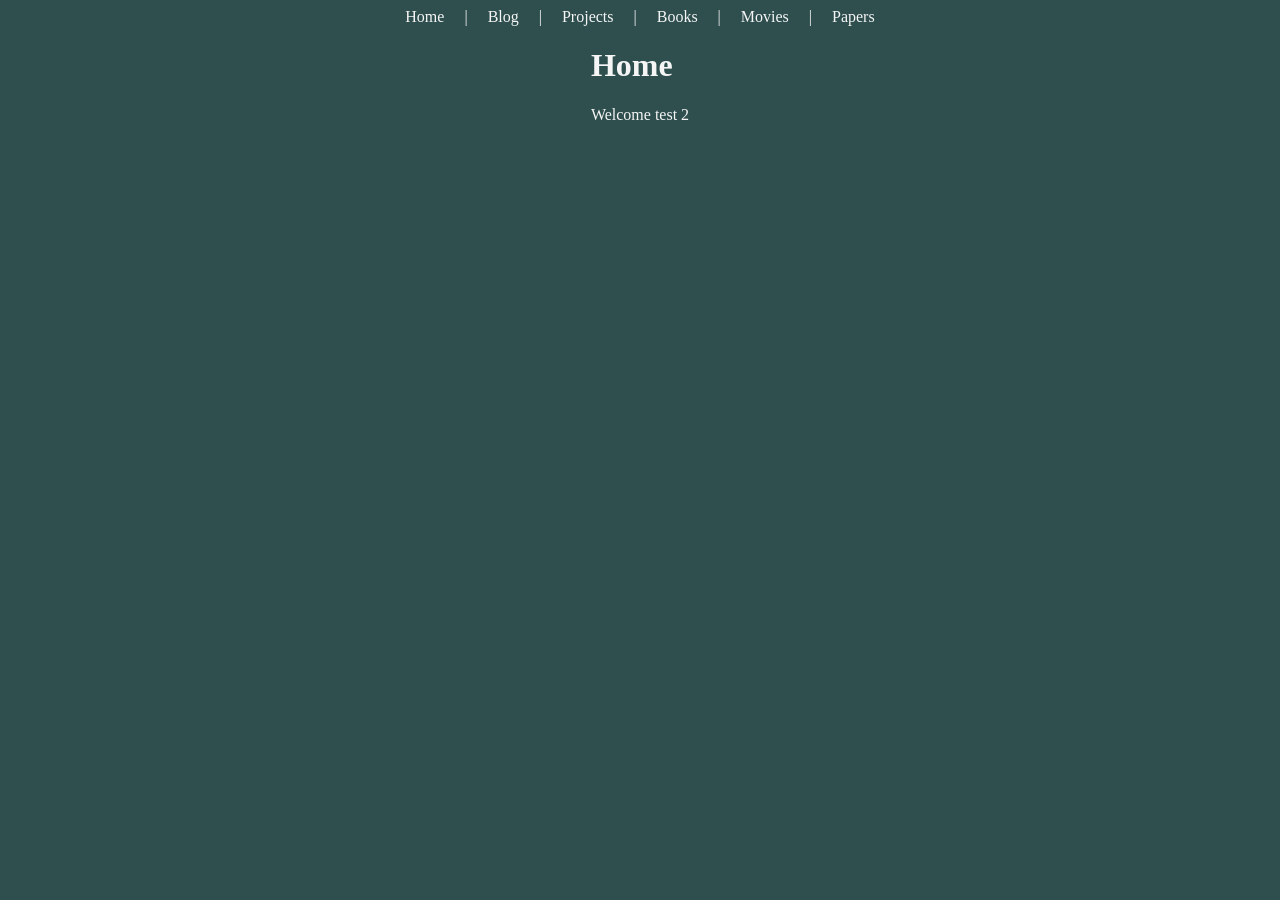
==== index.html @ 9469c9a6 "Set up user site on GH Pages" ====
<!DOCTYPE html>
<html>
<head>
	<title>Ben</title>
	<link rel="stylesheet" href="styles.css">
</head>
<body>
	<div id="app"></div>
	<script src="main.js"></script>
	<script>Elm.Main.init({ node: document.getElementById("app") });</script>
</body>
</html>
---- styles.css ----
html, body {
	color: whitesmoke;
	background-color: darkslategray;
	overflow: auto;
	scrollbar-width: none;
}

html::-webkit-scrollbar, body::-webkit-scrollbar {
	display: none;
}

.application {
	display: flex;
	justify-content: center;
	align-items: center;
	flex-direction: column;
	overflow: auto;
	scrollbar-width: none;
}

.application::-webkit-scrollbar {
	display: none;
}

.navigation {
}

.nav-item {
	padding: 1rem;
	cursor: pointer;
}
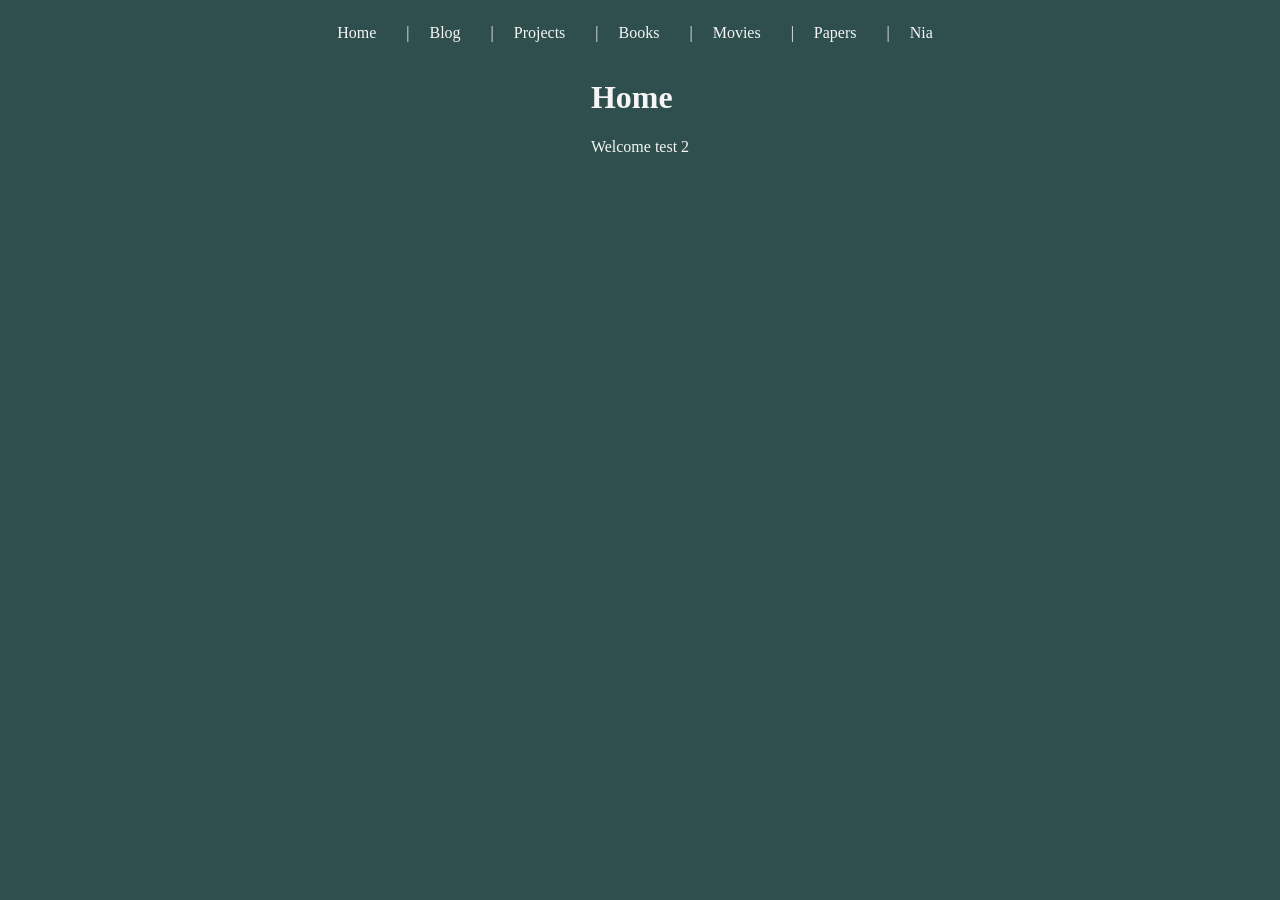
==== commit fee59918: "classic viewport meta for media querying" ====
--- a/index.html
+++ b/index.html
@@ -1,6 +1,7 @@
 <!DOCTYPE html>
 <html>
 <head>
+	<meta name="viewport" content="width=device-width, initial-scale=1.0">
 	<title>Ben</title>
 	<link rel="stylesheet" href="styles.css">
 </head>
--- a/styles.css
+++ b/styles.css
@@ -30,3 +30,120 @@
 	cursor: pointer;
 }
 
+.pinned-projects-container {
+    margin: 20px;
+}
+
+.project-grid {
+    display: grid;
+    grid-template-columns: repeat(auto-fill, minmax(250px, 1fr));
+    gap: 20px;
+}
+
+.pinned-project {
+    border: 1px solid #ccc;
+    padding: 15px;
+    text-align: center;
+}
+
+.pinned-project img {
+    max-width: 100%;
+    height: auto;
+    margin-bottom: 10px;
+}
+
+.tech-tags {
+    margin: 10px 0;
+}
+
+.tech-tag {
+    display: inline-block;
+    padding: 5px 10px;
+    margin: 5px;
+    border-radius: 5px;
+    font-size: 0.9em;
+}
+
+.project-link {
+    display: inline-block;
+    margin-top: 10px;
+    padding: 10px 15px;
+    background-color: #007bff;
+    color: white;
+    text-decoration: none;
+    border-radius: 5px;
+}
+
+@media (min-width: 769px) {
+    .nav-menu {
+        display: block;
+    }
+    .nav-toggle {
+        display: none;
+    }
+    .nav-item {
+        display: inline-block;
+        margin-right: 10px;
+    }
+    .separator {
+        display: inline;
+    }
+}
+
+@media (min-width: 769px) {
+    .nav-menu {
+        display: block;
+    }
+    .nav-toggle {
+        display: none;
+    }
+    .nav-item {
+        display: inline-block;
+        margin-right: 10px;
+    }
+    .separator {
+        display: inline;
+    }
+}
+
+@media (max-width: 768px) {
+    .nav-toggle {
+        display: block;
+        font-size: 24px;
+        background: none;
+        border: none;
+        cursor: pointer;
+        padding: 10px;
+        position: fixed;
+        top: 10px;
+        right: 10px;
+        z-index: 1001;
+        color: whitesmoke;
+    }
+    .nav-menu {
+        display: none;
+    }
+    .nav-menu.open {
+        display: block;
+        position: fixed;
+        top: 0;
+        left: 0;
+        width: 100%;
+        height: 100%;
+	background-color: darkslategray;
+        z-index: 1000;
+        padding-top: 50px;
+    }
+    .nav-menu.open .nav-item {
+        color: whitesmoke;
+    }
+    .nav-item {
+        display: block;
+        padding: 20px;
+        text-align: center;
+        font-size: 30px;
+    }
+    .separator {
+        display: none;
+    }
+}
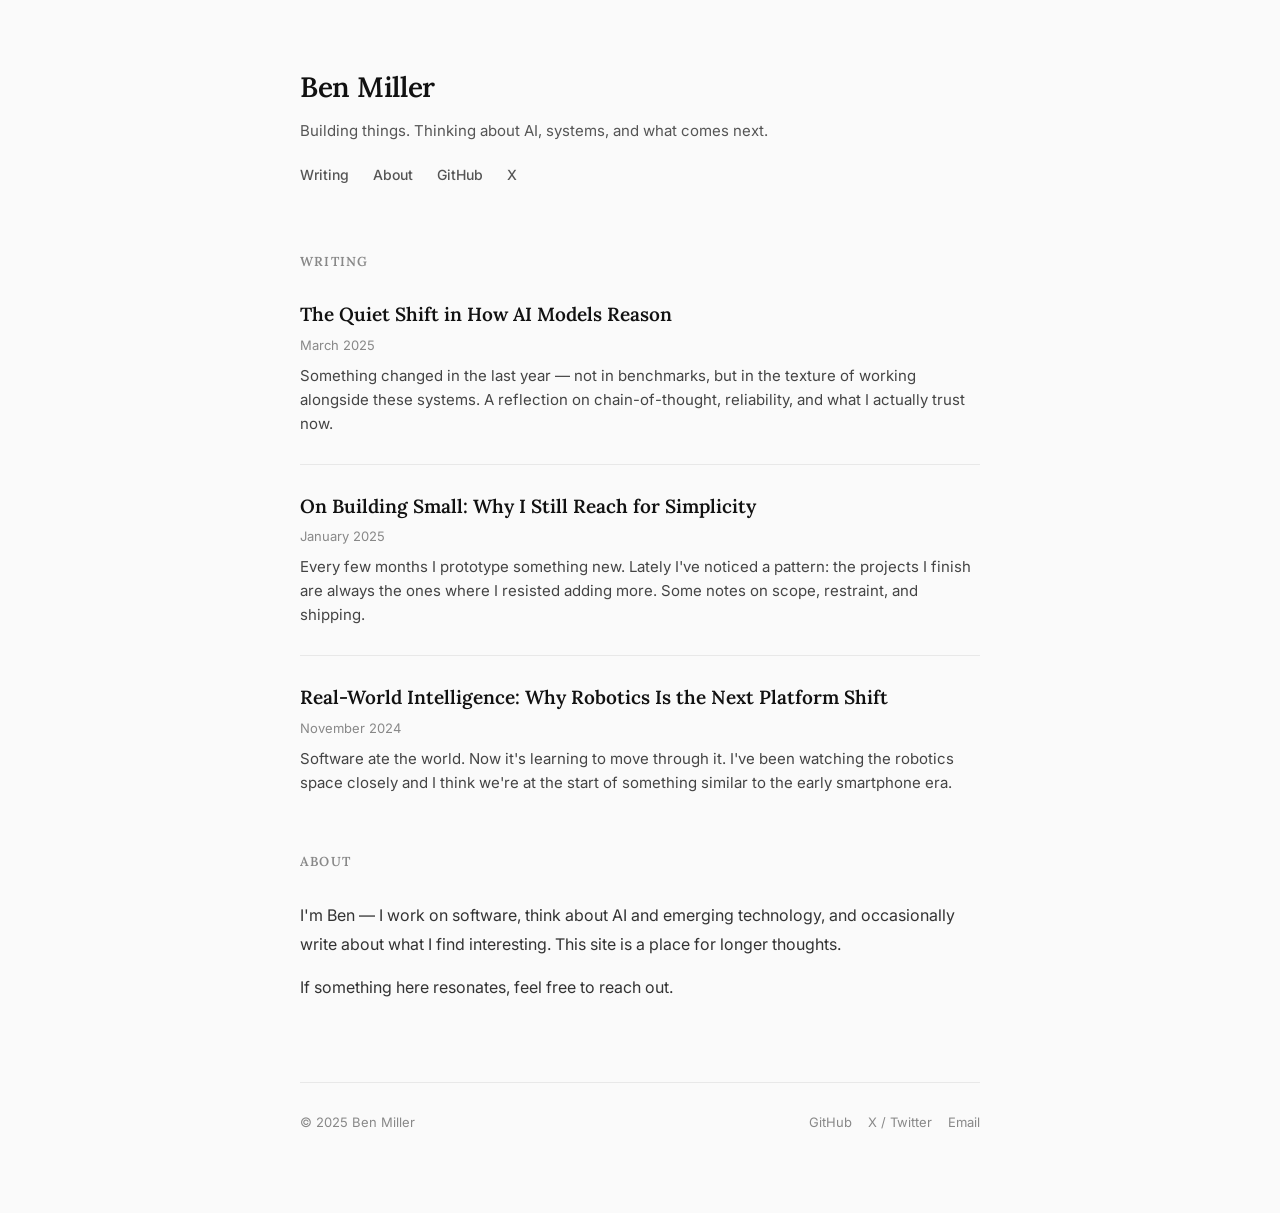
==== commit 38f4a29e: "Add minimalist blog design to blog branch Updated HTML structure and styling for better readability " ====
--- a/index.html
+++ b/index.html
@@ -1,13 +1,226 @@
 <!DOCTYPE html>
-<html>
+<html lang="en">
 <head>
-	<meta name="viewport" content="width=device-width, initial-scale=1.0">
-	<title>Ben</title>
-	<link rel="stylesheet" href="styles.css">
+  <meta charset="UTF-8">
+  <meta name="viewport" content="width=device-width, initial-scale=1.0">
+  <title>Ben Miller</title>
+  <link rel="preconnect" href="https://fonts.googleapis.com">
+  <link rel="preconnect" href="https://fonts.gstatic.com" crossorigin>
+  <link href="https://fonts.googleapis.com/css2?family=Inter:wght@400;500&family=Lora:ital,wght@0,400;0,600;1,400&display=swap" rel="stylesheet">
+  <style>
+    *, *::before, *::after { box-sizing: border-box; margin: 0; padding: 0; }
+
+    body {
+      font-family: 'Inter', -apple-system, sans-serif;
+      background: #fafafa;
+      color: #111;
+      font-size: 17px;
+      line-height: 1.7;
+      padding: 0 24px;
+    }
+
+    a { color: #0066cc; text-decoration: none; }
+    a:hover { text-decoration: underline; }
+
+    .container {
+      max-width: 680px;
+      margin: 0 auto;
+      padding: 64px 0 80px;
+    }
+
+    /* Header */
+    header {
+      margin-bottom: 64px;
+    }
+
+    header h1 {
+      font-family: 'Lora', Georgia, serif;
+      font-size: 28px;
+      font-weight: 600;
+      letter-spacing: -0.3px;
+      margin-bottom: 6px;
+    }
+
+    header p.tagline {
+      color: #555;
+      font-size: 15px;
+      margin-bottom: 20px;
+    }
+
+    nav {
+      display: flex;
+      gap: 24px;
+    }
+
+    nav a {
+      font-size: 14px;
+      color: #555;
+      font-weight: 500;
+    }
+
+    nav a:hover { color: #111; text-decoration: none; }
+
+    /* Sections */
+    section {
+      margin-bottom: 56px;
+    }
+
+    section h2 {
+      font-family: 'Lora', Georgia, serif;
+      font-size: 13px;
+      font-weight: 600;
+      text-transform: uppercase;
+      letter-spacing: 1.2px;
+      color: #888;
+      margin-bottom: 28px;
+    }
+
+    /* Posts */
+    .post-list {
+      list-style: none;
+    }
+
+    .post-list li {
+      margin-bottom: 28px;
+      padding-bottom: 28px;
+      border-bottom: 1px solid #e8e8e8;
+    }
+
+    .post-list li:last-child {
+      border-bottom: none;
+      margin-bottom: 0;
+      padding-bottom: 0;
+    }
+
+    .post-list a.post-title {
+      font-family: 'Lora', Georgia, serif;
+      font-size: 19px;
+      font-weight: 600;
+      color: #111;
+      display: block;
+      margin-bottom: 6px;
+      line-height: 1.4;
+    }
+
+    .post-list a.post-title:hover {
+      color: #0066cc;
+      text-decoration: none;
+    }
+
+    .post-meta {
+      font-size: 13px;
+      color: #888;
+      margin-bottom: 8px;
+    }
+
+    .post-excerpt {
+      font-size: 15px;
+      color: #444;
+      line-height: 1.6;
+    }
+
+    /* About */
+    .about-text {
+      font-size: 16px;
+      color: #333;
+      line-height: 1.8;
+    }
+
+    .about-text p + p { margin-top: 14px; }
+
+    /* Footer */
+    footer {
+      margin-top: 80px;
+      padding-top: 28px;
+      border-top: 1px solid #e8e8e8;
+      display: flex;
+      justify-content: space-between;
+      align-items: center;
+      flex-wrap: wrap;
+      gap: 12px;
+    }
+
+    footer p {
+      font-size: 13px;
+      color: #888;
+    }
+
+    footer .links {
+      display: flex;
+      gap: 16px;
+    }
+
+    footer .links a {
+      font-size: 13px;
+      color: #888;
+    }
+
+    footer .links a:hover { color: #111; }
+
+    @media (max-width: 560px) {
+      body { font-size: 16px; }
+      .container { padding: 40px 0 60px; }
+      header { margin-bottom: 48px; }
+      header h1 { font-size: 24px; }
+    }
+  </style>
 </head>
 <body>
-	<div id="app"></div>
-	<script src="main.js"></script>
-	<script>Elm.Main.init({ node: document.getElementById("app") });</script>
+  <div class="container">
+
+    <header>
+      <h1>Ben Miller</h1>
+      <p class="tagline">Building things. Thinking about AI, systems, and what comes next.</p>
+      <nav>
+        <a href="/">Writing</a>
+        <a href="/about">About</a>
+        <a href="https://github.com/benamiller">GitHub</a>
+        <a href="https://twitter.com/benamiller">X</a>
+      </nav>
+    </header>
+
+    <section id="writing">
+      <h2>Writing</h2>
+      <ul class="post-list">
+
+        <li>
+          <a class="post-title" href="#">The Quiet Shift in How AI Models Reason</a>
+          <p class="post-meta">March 2025</p>
+          <p class="post-excerpt">Something changed in the last year — not in benchmarks, but in the texture of working alongside these systems. A reflection on chain-of-thought, reliability, and what I actually trust now.</p>
+        </li>
+
+        <li>
+          <a class="post-title" href="#">On Building Small: Why I Still Reach for Simplicity</a>
+          <p class="post-meta">January 2025</p>
+          <p class="post-excerpt">Every few months I prototype something new. Lately I've noticed a pattern: the projects I finish are always the ones where I resisted adding more. Some notes on scope, restraint, and shipping.</p>
+        </li>
+
+        <li>
+          <a class="post-title" href="#">Real-World Intelligence: Why Robotics Is the Next Platform Shift</a>
+          <p class="post-meta">November 2024</p>
+          <p class="post-excerpt">Software ate the world. Now it's learning to move through it. I've been watching the robotics space closely and I think we're at the start of something similar to the early smartphone era.</p>
+        </li>
+
+      </ul>
+    </section>
+
+    <section id="about">
+      <h2>About</h2>
+      <div class="about-text">
+        <p>I'm Ben — I work on software, think about AI and emerging technology, and occasionally write about what I find interesting. This site is a place for longer thoughts.</p>
+        <p>If something here resonates, feel free to reach out.</p>
+      </div>
+    </section>
+
+    <footer>
+      <p>&copy; 2025 Ben Miller</p>
+      <div class="links">
+        <a href="https://github.com/benamiller">GitHub</a>
+        <a href="https://twitter.com/benamiller">X / Twitter</a>
+        <a href="mailto:mrbenamiller@gmail.com">Email</a>
+      </div>
+    </footer>
+
+  </div>
 </body>
 </html>
